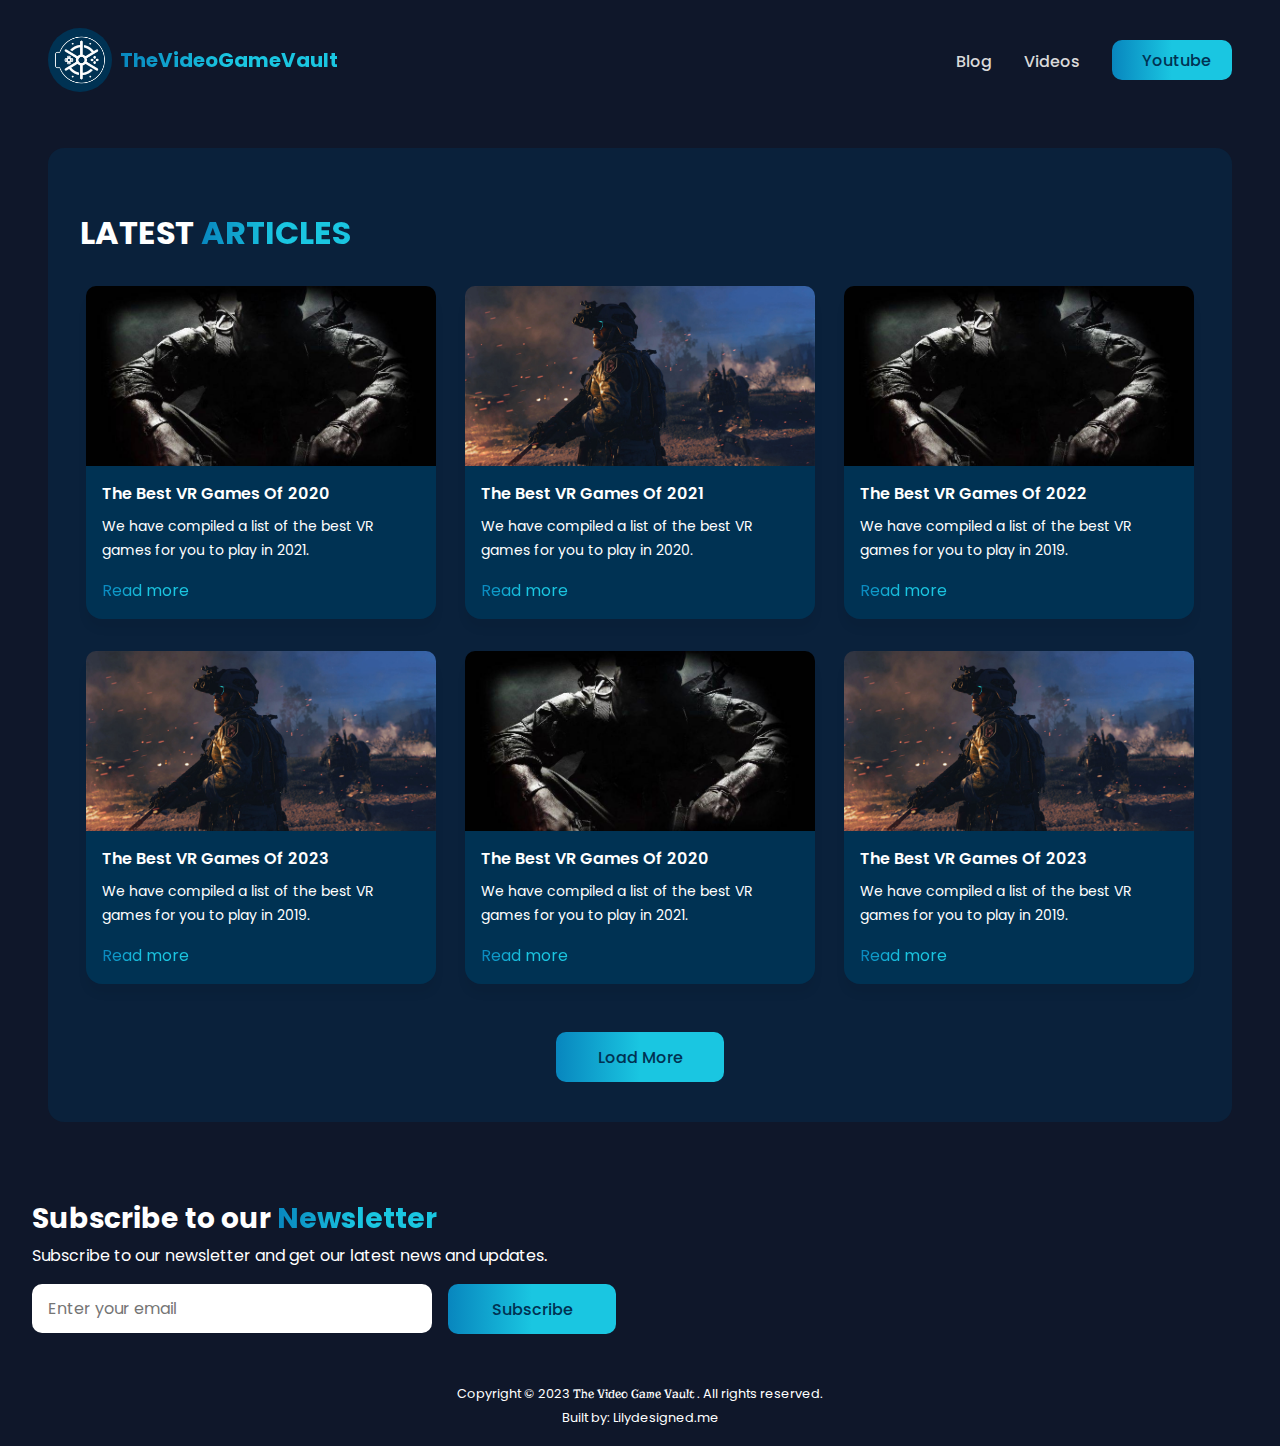
==== pages/blog/index.html @ 7a885b05 "Head" ====
<!DOCTYPE html>
<html lang="en">

    <head>
        <meta charset="UTF-8" />
        <meta http-equiv="X-UA-Compatible" content="IE=edge" />
    <meta name="viewport" content="width=device-width, initial-scale=1.0" />
    <meta name="description" content="Web site created using create-react-app" />
    <link rel="apple-touch-icon" href="./public/logo192.png" />
    <link rel="shortcut icon" type="image/x-icon" href="/favicon.ico">
        <title>Blog- The Video Game Vault</title>
        <link rel="stylesheet" href="../../src/styles/blog.css" />
        <link rel="stylesheet" href="../../src/styles/index.css" />
    </head>

    <body>
        <main class="root">
            <!-- Header -->
            <other-header></other-header>

            <!-- Articles -->
            <div class="index-sections">
                <div class="section-header">
                    <h2 class="section-title">
                        Latest
                        <span class="gradient-text"> Articles</span>
                    </h2>
                </div>
                <div class="flex-wrapper">
                    <div class="flex-item">
                        <div class="flex-img">
                            <img src="../../src/assets/cod.jpg" alt="Featured Article thumbnails" />
                        </div>
                        <div class="article-texts">
                            <p class="article-title">The Best VR Games of 2020</p>
                            <p class="article-description">
                                We have compiled a list of the best VR games for you to play
                                in 2021.
                            </p>
                            <a href="./blog-index.html" class="gradient-text" target="_blank" rel="noopener noreferrer">Read
                                more</a>
                        </div>
                    </div>

                    <div class="flex-item">
                        <div class="flex-img">
                            <img src="../../src/assets/cod2.jpg" alt="Featured Article thumbnails" />
                        </div>
                        <div class="article-texts">
                            <p class="article-title">The Best VR Games of 2021</p>
                            <p class="article-description">
                                We have compiled a list of the best VR games for you to play
                                in 2020.
                            </p>
                            <a href="/" class="gradient-text" target="_blank" rel="noopener noreferrer">Read
                                more</a>
                        </div>
                    </div>

                    <div class="flex-item">
                        <div class="flex-img">
                            <img img src="../../src/assets/cod.jpg" alt="Featured Article thumbnails" />
                        </div>
                        <div class="article-texts">
                            <p class="article-title">The Best VR Games of 2022</p>
                            <p class="article-description">
                                We have compiled a list of the best VR games for you to play
                                in 2019.
                            </p>
                            <a href="/" class="gradient-text" target="_blank" rel="noopener noreferrer">Read
                                more</a>
                        </div>
                    </div>

                    <div class="flex-item">
                        <div class="flex-img">
                            <img img src="../../src/assets/cod2.jpg" alt="Featured Article thumbnails" />
                        </div>
                        <div class="article-texts">
                            <p class="article-title">The Best VR Games of 2023</p>
                            <p class="article-description">
                                We have compiled a list of the best VR games for you to play
                                in 2019.
                            </p>
                            <a href="/" class="gradient-text" target="_blank" rel="noopener noreferrer">Read
                                more</a>
                        </div>
                    </div>

                    <div class="flex-item">
                        <div class="flex-img">
                            <img src="../../src/assets/cod.jpg" alt="Featured Article thumbnails" />
                        </div>
                        <div class="article-texts">
                            <p class="article-title">The Best VR Games of 2020</p>
                            <p class="article-description">
                                We have compiled a list of the best VR games for you to play
                                in 2021.
                            </p>
                            <a href="./blog-index.html" class="gradient-text" target="_blank" rel="noopener noreferrer">Read
                                more</a>
                        </div>
                    </div>

                    <div class="flex-item">
                        <div class="flex-img">
                            <img img src="../../src/assets/cod2.jpg" alt="Featured Article thumbnails" />
                        </div>
                        <div class="article-texts">
                            <p class="article-title">The Best VR Games of 2023</p>
                            <p class="article-description">
                                We have compiled a list of the best VR games for you to play
                                in 2019.
                            </p>
                            <a href="/" class="gradient-text" target="_blank" rel="noopener noreferrer">Read
                                more</a>
                        </div>
                    </div>
                </div>
                <button class="btn-secondary">Load More</b>
            </div>

            <!-- Subscription -->
            <subscription-component></subscription-component>
            <!-- Footer -->
            <footer-component></footer-component>
        </main>
    </body>

    <script src="../../src/script/other-header.js" type="text/javascript" defer></script>
    <script src="../../src/script/footer.js" type="text/javascript" defer></script>
    <script src="../../src/script/subscription.js" type="text/javascript" defer></script>

</html>
---- src/styles/blog.css ----
/* All Blog page */
.flex-img img {
  width: 100%;
  height: 100%;
  object-fit: cover;
  object-position: top;
  border-radius: 10px 10px 0 0;
  margin-bottom: 1rem;
}

.article-texts {
  padding: 1rem;
}

.article-title {
  font-size: var(--sixteen);
  font-weight: 600;
  text-transform: capitalize;
  text-align: left;
  margin-bottom: .5rem;
}

.article-description {
  font-size: var(--fourteen);
  text-align: left;
  margin-bottom: 1rem;
}

/* Single Blog Page */
.article-header {
  display: flex;
  flex-direction: column;
  justify-content: center;
  align-items: center;
  margin-top: 2rem;
  margin-bottom: 1rem;
}

.article-heading {
  font-size: clamp(32px, 5vw, 45px) ;
  text-transform: uppercase;
  display: inline;
  margin-bottom: 2rem;
}

.article-subheading{
    font-size: var(--twelve);
    color: #9CA3AF;
    margin-left: .5rem;
}

.article-body, .article-writeup{
    display: flex;
    flex-direction: column;
    gap: 1rem;
}


.article-img{
    width: 100%;
    height: clamp(200px, 50vw, 600px) ;
    border-radius: 20px;
    margin-bottom: 1rem;
}

.article-img img {
    width: 100%;
    height: 100%;
    border-radius: 20px;
    object-fit: cover;
    object-position: center 10%;
}

.article-list li{
    list-style: disc;
    margin-left: 2rem;
}

@media screen and (min-width: 768px) {
  .article-heading {
    line-height: 42px;
  }

  .article-subheading{
    font-size: var(--fourteen);
    align-self: flex-start;
    text-align: left;
    margin-left: 0.5rem;
    margin-bottom: .5rem;
  }
}
---- src/styles/index.css ----
@import url("https://fonts.googleapis.com/css2?family=Poppins:wght@400;500;600;700&family=Risque&display=swap");

:root {
  /* Colors */
  --brand: #003253;
  --gradient: linear-gradient(270deg, #1ac6e1 50%, #0886be 100%);
  --white: #fff;
  --black: #000;
  --alt: #666;

  /* Font */
  --font-primary: "Poppins", sans-serif;
  --font-secondary: "Risque", cursive;

  /* Font Size */
  --fourtyFive: 2rem;
  --thirtyFour: 1.75rem;
  --twentyFour: 1.25rem;
  --twenty: 1.125rem;
  --eighteen: 1rem;
  --sixteen: 1rem;
  --fourteen: .875rem;
  --twelve: .75rem;
  --ten: .625rem;
  --eight: .5rem;
}

@media screen and (min-weight: 768px) {
  :root {
    /* Font Size */
    --fourtyFive: 2.8125rem;
    --thirtyFour: 2.125rem;
    --twentyFour: 1.5rem;
    --twenty: 1.25rem;
    --eighteen: 1.125rem;
    --sixteen: 1rem;
    --fourteen: .875rem;
    --twelve: .75rem;
    --ten: .625rem;
    --eight: .5rem;
  }
}

/* Global */
* {
  margin: 0;
  padding: 0;
  box-sizing: border-box;
  font-family: var(--font-primary);
}

body {
  background-color: #0f172a;
  height: 100%;
  width: 100%;
  max-width: 2560px;
  margin: 0 auto;
  color: var(--white);
  overflow-x: hidden;
}

a {
  text-decoration: none;
  color: var(--white);
}

ul li {
  list-style: none;
}

p,
h1,
h2,
h3,
h4,
h5,
h6 {
  padding: 0;
  margin: 0;
  font-family: var(--font-primary);
}

p {
  font-size: 16px;
  font-weight: 400;
  line-height: 1.5rem;
  color: var(--white);
  text-transform: none;
}

h1 {
  font-size: var(--fourtyFive);
  font-style: normal;
  font-weight: 700;
  line-height: 50px;
  color: var(--white);
}

h2 {
  font-size: var(--thirtyFour);
  line-height: 34px;
  font-weight: 700;
}

h3 {
  font-size: var(--thirtyFour);
  line-height: 52px;
  font-weight: 600;
}

h4 {
  font-size: var(--twenty);
  line-height: 2.5rem;
  font-weight: 600;
}

h5 {
  font-size: var(--eighteen);
  font-weight: 500;
  line-height: 1.5rem;
}

h6 {
  font-size: var(--sixteen);
  line-height: 1.2rem;
  font-weight: 600;
}

/* Buttons */
button {
  font-family: var(--font-primary);
  cursor: pointer;
  transition: all 0.3s;
}

button:hover {
  transform: scale(0.9, 0.9);
}

.btn-primary {
  display: flex;
  flex-direction: row;
  align-items: center;
  padding: 12px 18px;
  width: -webkit-fit-content;
  width: -moz-fit-content;
  width: fit-content;
  background: var(--tertiary);
  color: var(--black);
  border: none;
  font-size: 16px;
  font-weight: 500;
  border-radius: 10px;
  transition: all 0.3s;
}

.btn-primary:hover {
  transform: scale(0.9, 0.9);
}

.btn-secondary {
  display: flex;
  justify-content: center;
  align-items: center;
  height: 50px;
  width: 168px;
  padding: 12px 18px;
  border: none;
  background: var(--gradient);
  color: var(--brand);
  font-size: var(--eighteen);
  font-weight: 500;
  border-radius: 10px;
  text-align: center;
  margin-bottom: 0.5rem;
  transition: all 0.3s;
}

.btn-secondary:hover {
  transform: scale(0.9, 0.9);
}

/*-------------[Body Style] -------------*/
.root {
  display: grid;
  grid-template-columns: 100%;
  min-height: 100vh;
  overflow-x: hidden;
}

.gradient-text {
  background: var(--gradient);
  -webkit-background-clip: text;
  -webkit-text-fill-color: transparent;
  background-clip: text;
}

/* Header */
header {
  width: 100vw;
  height: 100px;
  background-color: transparent;
  text-align: center;
  font-size: 20px;
  font-weight: bold;
  padding: 1rem;
  text-transform: capitalize;
  position: sticky;
}

/* Mobile Header */
.mobile-header {
  display: flex;
  justify-content: space-between;
  align-items: center;
}

.desktop-header {
  display: none;
}

.nav-logo {
  display: flex;
  align-items: center;
}

.nav-logo img {
  width: 4rem;
  height: 4rem;
  border-radius: 50%;
}

.nav-logo .logo-name {
  font-family: var(--font-primary);
  font-weight: 700;
  background: var(--gradient);
  -webkit-background-clip: text;
  -webkit-text-fill-color: transparent;
  background-clip: text;
  margin-left: 0.5rem;
  font-size: var(--sixteen);
}

.nav-toggle {
  width: 1.75rem;
  height: auto;
  cursor: pointer;
}

.bar {
  width: 100%;
  height: 3px;
  background-color: var(--white);
  margin: 5px 0;
  border-radius: 3px;
  position: relative;
  z-index: 3;
  transition: all 0.3s ease-in-out;
}

.change .bar-one {
  transform: rotate(48deg) translate(4px, 7px);
  transition: all 0.3s ease-in-out;
  background: var(--gradient);
  -webkit-background-clip: text;
  -webkit-text-fill-color: transparent;
  background-clip: border-box;
}

.change .bar-two {
  opacity: 0;
  transition: all 0.3s ease-in-out;
}

.change .bar-three {
  transform: rotate(-48deg) translate(4px, -8px);
  transition: all 0.3s ease-in-out;
  background: var(--gradient);
  -webkit-background-clip: text;
  -webkit-text-fill-color: transparent;
  background-clip: border-box;
}

.nav-bar {
  display: flex;
  flex-direction: column;
  align-items: center;
  background-color: var(--brand);
  height: 100vh;
  width: 100vw;
  position: fixed;
  top: 0;
  left: -150%;
  transition: all 0.5s ease-in-out;
  padding: 2rem;
}

.nav-open {
  left: 0;
}

.nav-list {
  margin-top: 2.5rem;
}

.nav-item {
  padding-bottom: 1.5rem;
}

.nav-title {
  color: #e8f8f8;
  font-size: 16px;
  font-family: "Work Sans", sans-serif;
  font-weight: 500;
  text-transform: none;
}

.nav-title:last-child {
  font-family: var(--font-secondary);
}

.nav-link {
  color: #d9d9d9;
  font-weight: 500;
  text-transform: capitalize;
}

.nav-link:hover,
.nav-link:focus {
  background: var(--gradient);
  -webkit-background-clip: text;
  -webkit-text-fill-color: transparent;
  background-clip: text;
}

.fa-youtube {
  margin-right: 0.5rem;
}

@media screen and (min-width: 900px) {
  /* Desktop Header */
  .mobile-header {
    display: none;
  }

  .desktop-header {
    display: flex;
    justify-content: space-between;
    align-items: center;
    position: sticky;
    padding: 2rem;
    height: 5.5rem;
  }

  .nav-logo img {
    width: 4rem;
    height: 4rem;
    border-radius: 50%;
  }

  .nav-logo .logo-name {
    font-family: var(--font-primary);
    font-weight: 700;
    background: var(--gradient);
    -webkit-background-clip: text;
    -webkit-text-fill-color: transparent;
    background-clip: text;
    margin-left: 0.5rem;
    font-size: var(--twentyFour);
  }

  .nav-bar {
    position: static;
    background: none;
    width: auto;
    height: auto;
    padding: 0;
  }

  .nav-list {
    display: flex;
    flex-direction: row;
    align-items: center;
    margin-top: 0;
  }

  .nav-item {
    padding-bottom: 0;
  }

  .nav-link {
    color: #d9d9d9;
    font-size: var(--sixteen);
    font-weight: 500;
    margin-right: 2rem;
    text-transform: capitalize;
  }

  .nav-link:hover,
  .nav-link:focus,
  .active-link {
    background: var(--gradient);
    -webkit-background-clip: text;
    -webkit-text-fill-color: transparent;
    background-clip: text;
  }

  .fa-youtube {
    margin-right: 0.5rem;
  }

  .nav-item .btn-secondary{
    margin-bottom: 0;
    width: 120px;
    height: 40px;
  }
}

/* Footer */
footer {
  background-color: transparent;
  color: var(--white);
  padding: 1rem;
  text-align: center;
}

.footerText {
  font-size: 0.8rem;
  margin: 0;
}

.brand-text {
  font-family: var(--font-secondary);
}

.footerText a {
  color: var(--white);
  text-decoration: none;
}

.footerText a:hover {
  color: var(--white);
  text-decoration: underline;
}

/* Reused style */
.container {
  width: 95%;
  background: rgba(0 50 83 / 32%);
  min-height: 90vh;
  margin: 2rem auto;
  border-radius: 1rem;
}

.index-sections {
  background: rgba(6 44 75 / 50%);
  padding: 1rem;
  margin: 2rem 1rem;
  border-radius: 1rem;
  display: flex;
  flex-direction: column;
}

.section-header {
  display: flex;
  flex-direction: column;
  justify-content: flex-start;
  align-items: flex-start;
  margin-top: 2rem;
  margin-bottom: 2rem;
}

.section-title {
  font-size: var(--fourtyFive);
  text-transform: uppercase;
  display: inline;
}

.section-title .gradient-text {
  font-weight: 700;
}

.section-link {
  display: flex;
  align-items: center;
  font-size: var(--sixteen);
  text-decoration: none;
  color: var(--white);
}

.section-link:hover{
  background: var(--gradient);
  -webkit-background-clip: text;
  -webkit-text-fill-color: transparent;
  background-clip: text;
}

.fa-arrow-circle-o-right {
  margin-left: 0.5rem;
}

.flex-wrapper {
  display: flex;
  flex-wrap: wrap;
  justify-content: space-between;
  align-items: flex-start;
  gap: 1rem;
}

.flex-item {
  width: 100%;
  height: -webkit-fit-content;
  height: -moz-fit-content;
  height: fit-content;
  border-radius: 1rem;
  margin: 0 auto 1rem;
  background-color: var(--brand);
  box-shadow: 0 10px 10px hsla(0, 0%, 0%, 0.05);
  transition: 0.25s ease;
}

.flex-item:hover {
  transform: translateY(-2px);
  box-shadow: 0 10px 10px hsla(0, 0%, 0%, 0.1);
}

.flex-img {
  height: 180px;
}

.index-sections .btn-secondary{
  align-self: center;
  margin-top: 2rem;
}

@media screen and (min-width: 768px) {
  .container {
    margin: 3rem auto;
    width: 95%;
  }

  .index-sections {
    padding: 1.5rem;
    margin: 3rem 1.5;
  }

  .flex-wrapper {
    display: grid;
    grid-template-columns: repeat(2, 1fr);
    gap: 1rem;
  }

  .flex-item{
    width: 100%;
    max-width: 350px;
  }

  .section-title{
    line-height: 42px;}
}

@media screen and (min-width: 800px) {
  .section-header {
    flex-direction: row;
    justify-content: space-between;
    align-items: center;
  }
}

@media screen and (min-width: 900px) {
  .container {
    margin: 3rem auto;
    width: 90%;
  }

  .index-sections {
    padding: 2rem;
    margin: 3rem;
  }
  
  .flex-wrapper {
    display: grid;
    grid-template-columns: repeat(3, 1fr);
    gap: 1rem;
  }

}

/* Subscription section */
.subscription-section {
  margin: 2rem;
}

.subscription-title {
  margin-bottom: 0.5rem;
}

.subscription-description {
  font-size: var(--eighteen);
  margin-bottom: 1rem;
}

.subscription-form {
  display: flex;
  flex-wrap: wrap;
  height: 120px;
}

.subscription-input {
  width: 300px;
  height: 49px;
  border: none;
  outline: none;
  border-radius: 10px;
  padding: 0 1rem;
  font-size: var(--eighteen);
  margin-right: 1rem;
}

@media screen and (min-width: 768px) {
  .subscription-form {
    height: 50px;
  }

  .subscription-input {
    width: 400px;
  }
}
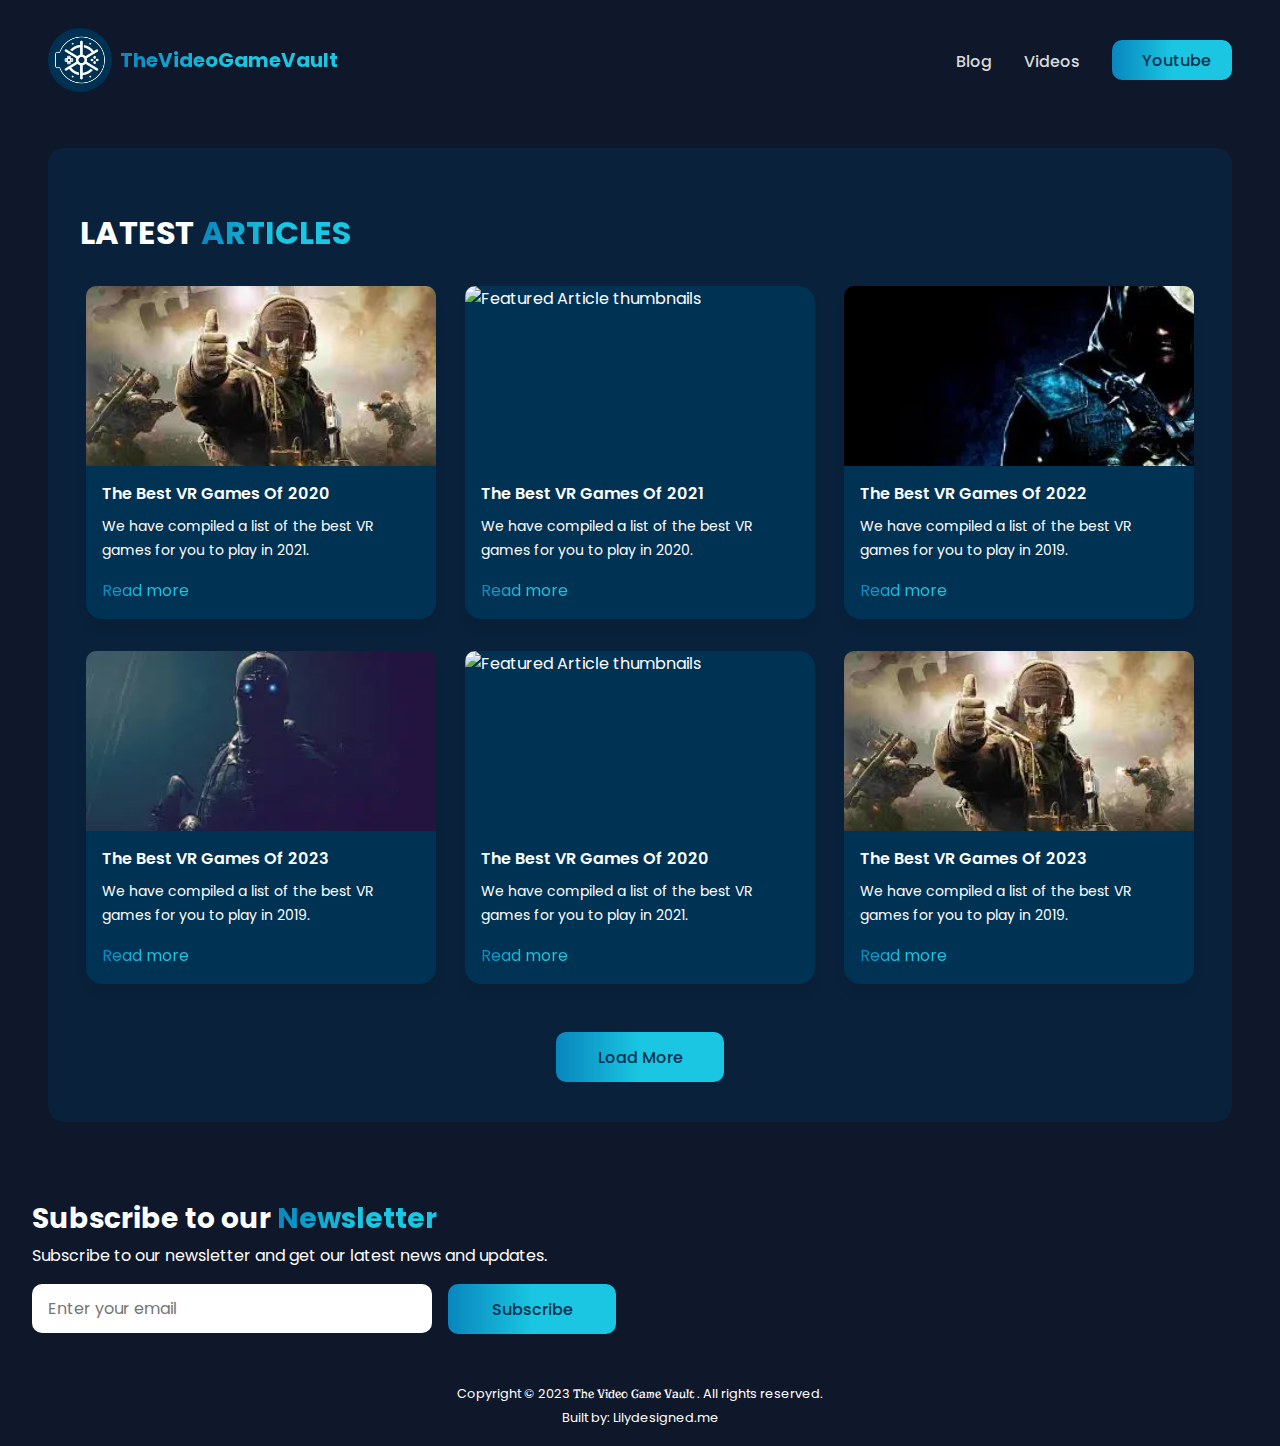
==== commit 327688d1: "switch all jpg to webp" ====
--- a/pages/blog/index.html
+++ b/pages/blog/index.html
@@ -4,10 +4,10 @@
     <head>
         <meta charset="UTF-8" />
         <meta http-equiv="X-UA-Compatible" content="IE=edge" />
-    <meta name="viewport" content="width=device-width, initial-scale=1.0" />
-    <meta name="description" content="Web site created using create-react-app" />
-    <link rel="apple-touch-icon" href="./public/logo192.png" />
-    <link rel="shortcut icon" type="image/x-icon" href="/favicon.ico">
+        <meta name="viewport" content="width=device-width, initial-scale=1.0" />
+        <meta name="description" content="Web site created using create-react-app" />
+        <link rel="apple-touch-icon" href="./public/logo192.png" />
+        <link rel="shortcut icon" type="image/x-icon" href="../../public/favicon.ico">
         <title>Blog- The Video Game Vault</title>
         <link rel="stylesheet" href="../../src/styles/blog.css" />
         <link rel="stylesheet" href="../../src/styles/index.css" />
@@ -29,7 +29,7 @@
                 <div class="flex-wrapper">
                     <div class="flex-item">
                         <div class="flex-img">
-                            <img src="../../src/assets/cod.jpg" alt="Featured Article thumbnails" />
+                            <img src="../../src/assets/cod.webp" alt="Featured Article thumbnails" />
                         </div>
                         <div class="article-texts">
                             <p class="article-title">The Best VR Games of 2020</p>
@@ -37,14 +37,15 @@
                                 We have compiled a list of the best VR games for you to play
                                 in 2021.
                             </p>
-                            <a href="./blog-index.html" class="gradient-text" target="_blank" rel="noopener noreferrer">Read
+                            <a href="./blog-index.html" class="gradient-text" target="_blank"
+                                rel="noopener noreferrer">Read
                                 more</a>
                         </div>
                     </div>
 
                     <div class="flex-item">
                         <div class="flex-img">
-                            <img src="../../src/assets/cod2.jpg" alt="Featured Article thumbnails" />
+                            <img src="../../src/assets/cod2.wecod.webp" alt="Featured Article thumbnails" />
                         </div>
                         <div class="article-texts">
                             <p class="article-title">The Best VR Games of 2021</p>
@@ -59,7 +60,7 @@
 
                     <div class="flex-item">
                         <div class="flex-img">
-                            <img img src="../../src/assets/cod.jpg" alt="Featured Article thumbnails" />
+                            <img img src="../../src/assets/image.webp" alt="Featured Article thumbnails" />
                         </div>
                         <div class="article-texts">
                             <p class="article-title">The Best VR Games of 2022</p>
@@ -74,7 +75,7 @@
 
                     <div class="flex-item">
                         <div class="flex-img">
-                            <img img src="../../src/assets/cod2.jpg" alt="Featured Article thumbnails" />
+                            <img img src="../../src/assets/images.webp" alt="Featured Article thumbnails" />
                         </div>
                         <div class="article-texts">
                             <p class="article-title">The Best VR Games of 2023</p>
@@ -89,7 +90,7 @@
 
                     <div class="flex-item">
                         <div class="flex-img">
-                            <img src="../../src/assets/cod.jpg" alt="Featured Article thumbnails" />
+                            <img src="../../src/assets/cod(1).webp" alt="Featured Article thumbnails" />
                         </div>
                         <div class="article-texts">
                             <p class="article-title">The Best VR Games of 2020</p>
@@ -97,14 +98,15 @@
                                 We have compiled a list of the best VR games for you to play
                                 in 2021.
                             </p>
-                            <a href="./blog-index.html" class="gradient-text" target="_blank" rel="noopener noreferrer">Read
+                            <a href="./blog-index.html" class="gradient-text" target="_blank"
+                                rel="noopener noreferrer">Read
                                 more</a>
                         </div>
                     </div>
 
                     <div class="flex-item">
                         <div class="flex-img">
-                            <img img src="../../src/assets/cod2.jpg" alt="Featured Article thumbnails" />
+                            <img img src="../../src/assets/cod.webp" alt="Featured Article thumbnails" />
                         </div>
                         <div class="article-texts">
                             <p class="article-title">The Best VR Games of 2023</p>
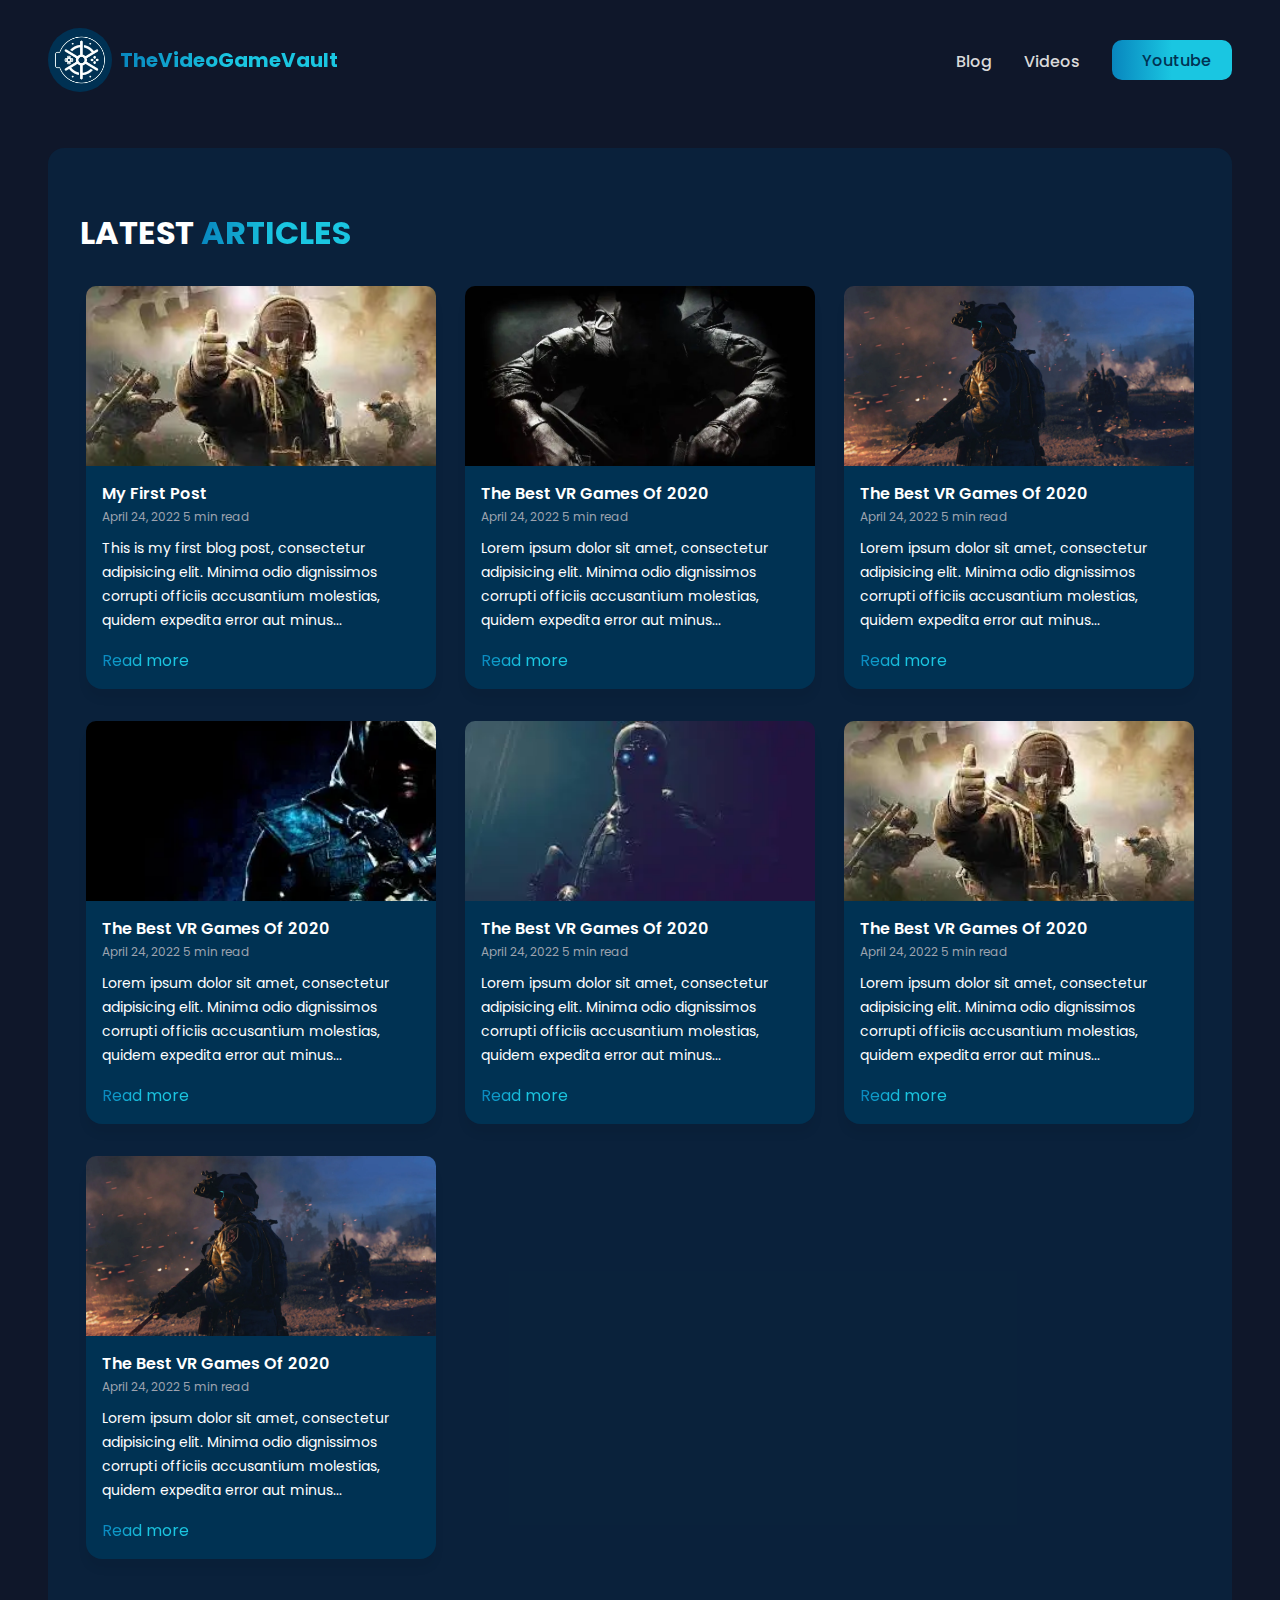
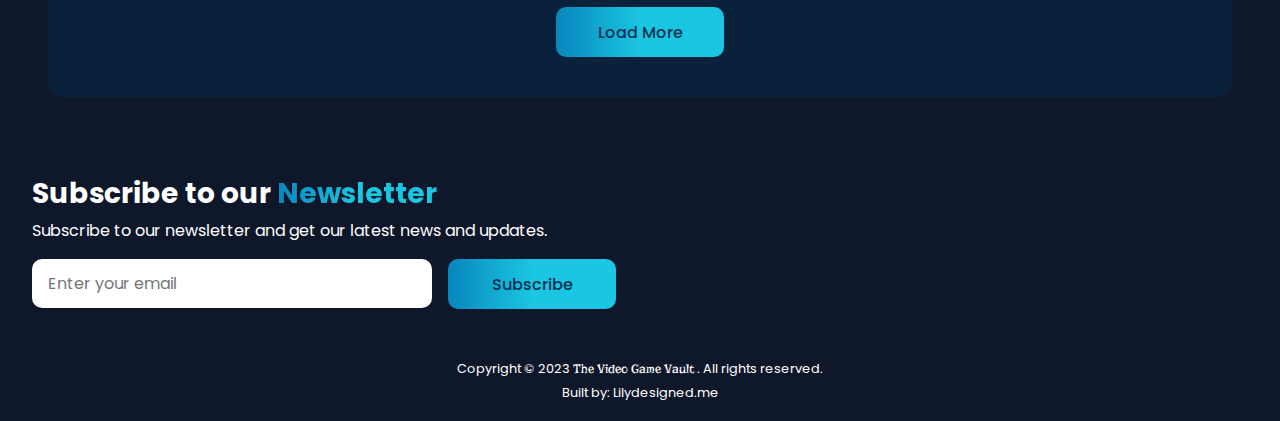
==== commit 4baf3cac: "blog post card array" ====
--- a/pages/blog/index.html
+++ b/pages/blog/index.html
@@ -5,7 +5,8 @@
         <meta charset="UTF-8" />
         <meta http-equiv="X-UA-Compatible" content="IE=edge" />
         <meta name="viewport" content="width=device-width, initial-scale=1.0" />
-        <meta name="description" content="Web site created using create-react-app" />
+        <meta name="description" content="The Video Game Vault" />
+        <meta name="theme-color" content="#003253"/>
         <link rel="apple-touch-icon" href="./public/logo192.png" />
         <link rel="shortcut icon" type="image/x-icon" href="../../public/favicon.ico">
         <title>Blog- The Video Game Vault</title>
@@ -27,97 +28,7 @@
                     </h2>
                 </div>
                 <div class="flex-wrapper">
-                    <div class="flex-item">
-                        <div class="flex-img">
-                            <img src="../../src/assets/cod.webp" alt="Featured Article thumbnails" />
-                        </div>
-                        <div class="article-texts">
-                            <p class="article-title">The Best VR Games of 2020</p>
-                            <p class="article-description">
-                                We have compiled a list of the best VR games for you to play
-                                in 2021.
-                            </p>
-                            <a href="./blog-index.html" class="gradient-text" target="_blank"
-                                rel="noopener noreferrer">Read
-                                more</a>
-                        </div>
-                    </div>
-
-                    <div class="flex-item">
-                        <div class="flex-img">
-                            <img src="../../src/assets/cod2.wecod.webp" alt="Featured Article thumbnails" />
-                        </div>
-                        <div class="article-texts">
-                            <p class="article-title">The Best VR Games of 2021</p>
-                            <p class="article-description">
-                                We have compiled a list of the best VR games for you to play
-                                in 2020.
-                            </p>
-                            <a href="/" class="gradient-text" target="_blank" rel="noopener noreferrer">Read
-                                more</a>
-                        </div>
-                    </div>
-
-                    <div class="flex-item">
-                        <div class="flex-img">
-                            <img img src="../../src/assets/image.webp" alt="Featured Article thumbnails" />
-                        </div>
-                        <div class="article-texts">
-                            <p class="article-title">The Best VR Games of 2022</p>
-                            <p class="article-description">
-                                We have compiled a list of the best VR games for you to play
-                                in 2019.
-                            </p>
-                            <a href="/" class="gradient-text" target="_blank" rel="noopener noreferrer">Read
-                                more</a>
-                        </div>
-                    </div>
-
-                    <div class="flex-item">
-                        <div class="flex-img">
-                            <img img src="../../src/assets/images.webp" alt="Featured Article thumbnails" />
-                        </div>
-                        <div class="article-texts">
-                            <p class="article-title">The Best VR Games of 2023</p>
-                            <p class="article-description">
-                                We have compiled a list of the best VR games for you to play
-                                in 2019.
-                            </p>
-                            <a href="/" class="gradient-text" target="_blank" rel="noopener noreferrer">Read
-                                more</a>
-                        </div>
-                    </div>
-
-                    <div class="flex-item">
-                        <div class="flex-img">
-                            <img src="../../src/assets/cod(1).webp" alt="Featured Article thumbnails" />
-                        </div>
-                        <div class="article-texts">
-                            <p class="article-title">The Best VR Games of 2020</p>
-                            <p class="article-description">
-                                We have compiled a list of the best VR games for you to play
-                                in 2021.
-                            </p>
-                            <a href="./blog-index.html" class="gradient-text" target="_blank"
-                                rel="noopener noreferrer">Read
-                                more</a>
-                        </div>
-                    </div>
-
-                    <div class="flex-item">
-                        <div class="flex-img">
-                            <img img src="../../src/assets/cod.webp" alt="Featured Article thumbnails" />
-                        </div>
-                        <div class="article-texts">
-                            <p class="article-title">The Best VR Games of 2023</p>
-                            <p class="article-description">
-                                We have compiled a list of the best VR games for you to play
-                                in 2019.
-                            </p>
-                            <a href="/" class="gradient-text" target="_blank" rel="noopener noreferrer">Read
-                                more</a>
-                        </div>
-                    </div>
+                    <!-- Blog items -->
                 </div>
                 <button class="btn-secondary">Load More</b>
             </div>
@@ -129,6 +40,7 @@
         </main>
     </body>
 
+    <script src="../../src/script/blog.js" type="text/javascript" defer></script>
     <script src="../../src/script/other-header.js" type="text/javascript" defer></script>
     <script src="../../src/script/footer.js" type="text/javascript" defer></script>
     <script src="../../src/script/subscription.js" type="text/javascript" defer></script>
--- a/src/styles/blog.css
+++ b/src/styles/blog.css
@@ -2,7 +2,9 @@
 .flex-img img {
   width: 100%;
   height: 100%;
+  -o-object-fit: cover;
   object-fit: cover;
+  -o-object-position: top;
   object-position: top;
   border-radius: 10px 10px 0 0;
   margin-bottom: 1rem;
@@ -17,7 +19,13 @@
   font-weight: 600;
   text-transform: capitalize;
   text-align: left;
-  margin-bottom: .5rem;
+}
+
+.article-subtitle {
+  margin-bottom: 0.5rem;
+  color: #9ca3af;
+  font-size: var(--twelve);
+  line-height: 22px;
 }
 
 .article-description {
@@ -37,43 +45,45 @@
 }
 
 .article-heading {
-  font-size: clamp(32px, 5vw, 45px) ;
+  font-size: clamp(32px, 5vw, 45px);
   text-transform: uppercase;
   display: inline;
   margin-bottom: 2rem;
 }
 
-.article-subheading{
-    font-size: var(--twelve);
-    color: #9CA3AF;
-    margin-left: .5rem;
+.article-subheading {
+  font-size: var(--twelve);
+  color: #9ca3af;
+  margin-left: 0.5rem;
 }
 
-.article-body, .article-writeup{
-    display: flex;
-    flex-direction: column;
-    gap: 1rem;
+.article-body,
+.article-writeup {
+  display: flex;
+  flex-direction: column;
+  gap: 1rem;
 }
 
-
-.article-img{
-    width: 100%;
-    height: clamp(200px, 50vw, 600px) ;
-    border-radius: 20px;
-    margin-bottom: 1rem;
+.article-img {
+  width: 100%;
+  height: clamp(200px, 50vw, 600px);
+  border-radius: 20px;
+  margin-bottom: 1rem;
 }
 
 .article-img img {
-    width: 100%;
-    height: 100%;
-    border-radius: 20px;
-    object-fit: cover;
-    object-position: center 10%;
+  width: 100%;
+  height: 100%;
+  border-radius: 20px;
+  -o-object-fit: cover;
+  object-fit: cover;
+  -o-object-position: center 10%;
+  object-position: center 10%;
 }
 
-.article-list li{
-    list-style: disc;
-    margin-left: 2rem;
+.article-list li {
+  list-style: disc;
+  margin-left: 2rem;
 }
 
 @media screen and (min-width: 768px) {
@@ -81,11 +91,11 @@
     line-height: 42px;
   }
 
-  .article-subheading{
+  .article-subheading {
     font-size: var(--fourteen);
     align-self: flex-start;
     text-align: left;
     margin-left: 0.5rem;
-    margin-bottom: .5rem;
+    margin-bottom: 0.5rem;
   }
-}+}
--- a/src/styles/index.css
+++ b/src/styles/index.css
@@ -205,6 +205,7 @@
   font-weight: bold;
   padding: 1rem;
   text-transform: capitalize;
+  position: -webkit-sticky;
   position: sticky;
 }
 
@@ -347,6 +348,7 @@
     display: flex;
     justify-content: space-between;
     align-items: center;
+    position: -webkit-sticky;
     position: sticky;
     padding: 2rem;
     height: 5.5rem;
@@ -604,6 +606,7 @@
   display: flex;
   flex-wrap: wrap;
   height: 120px;
+  gap: 1rem;
 }
 
 .subscription-input {
@@ -620,6 +623,7 @@
 @media screen and (min-width: 768px) {
   .subscription-form {
     height: 50px;
+    gap: 0;
   }
 
   .subscription-input {
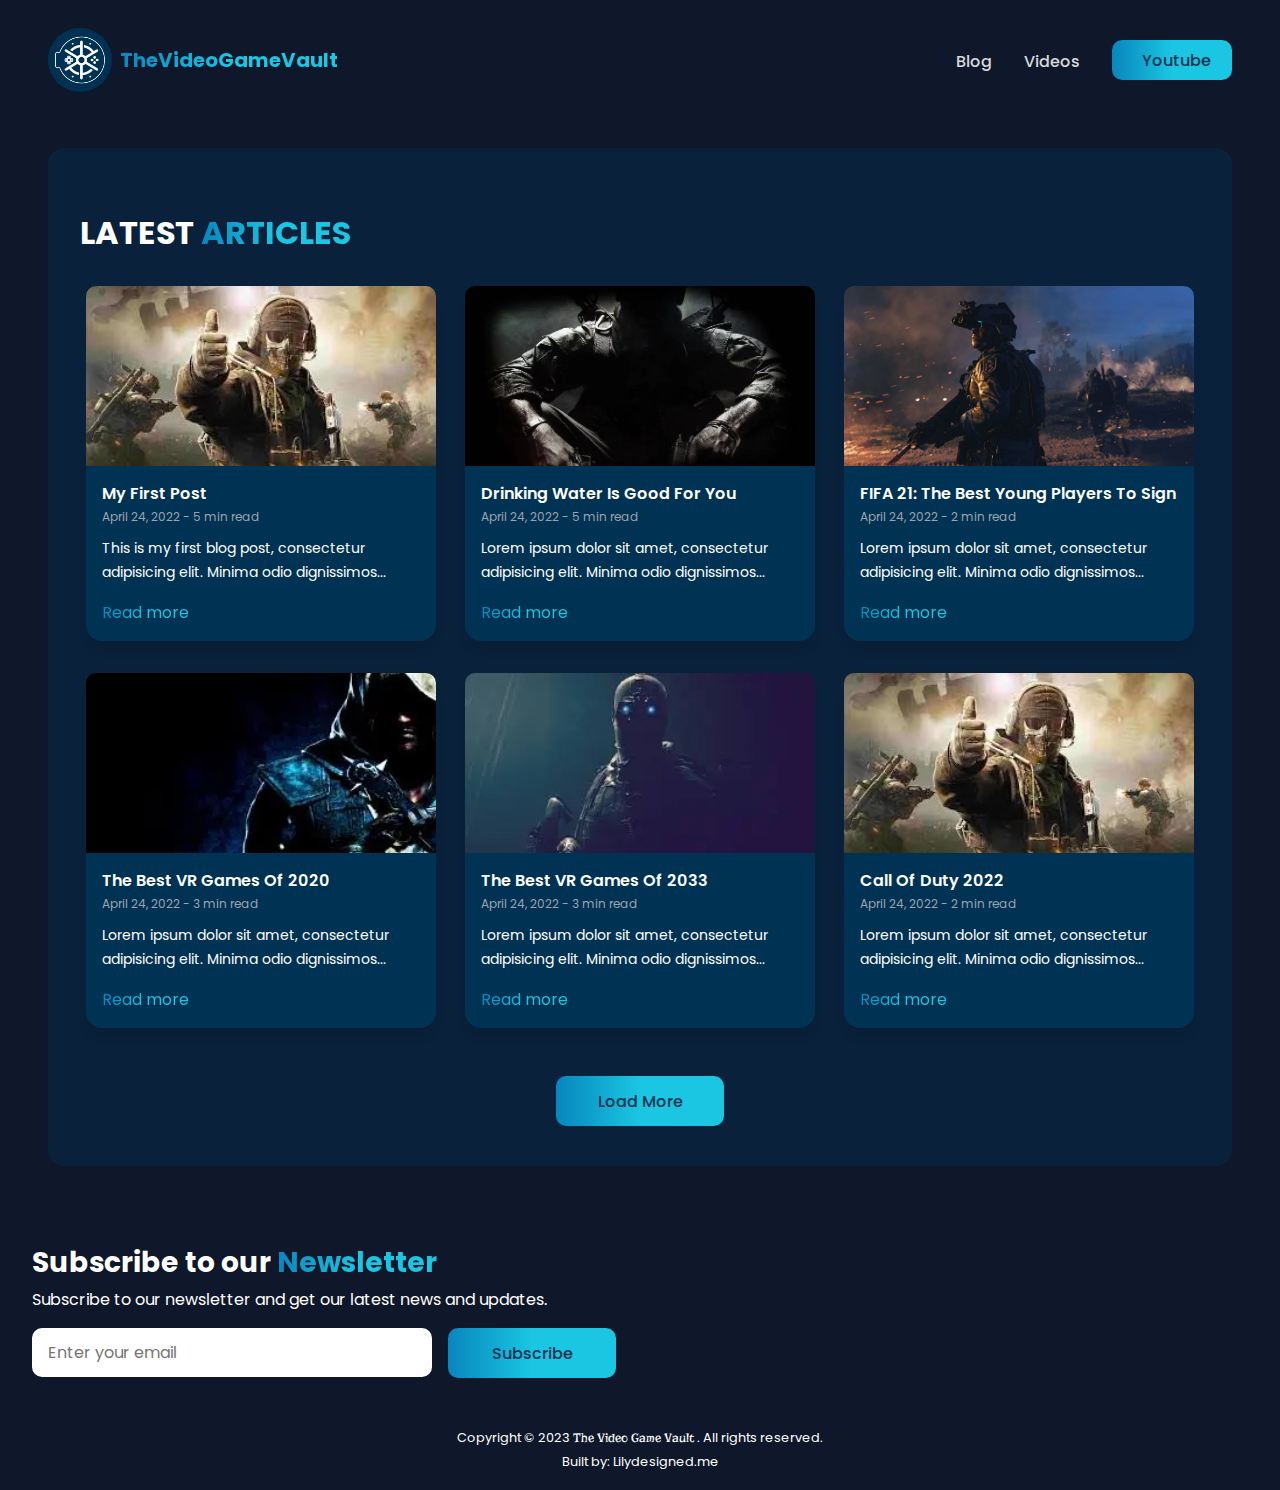
==== commit d93cb87f: "Load more button" ====
--- a/pages/blog/index.html
+++ b/pages/blog/index.html
@@ -30,7 +30,7 @@
                 <div class="flex-wrapper">
                     <!-- Blog items -->
                 </div>
-                <button class="btn-secondary">Load More</b>
+                <button class="load-more">Load More</b>
             </div>
 
             <!-- Subscription -->
--- a/src/styles/blog.css
+++ b/src/styles/blog.css
@@ -86,6 +86,34 @@
   margin-left: 2rem;
 }
 
+.load-more {
+  display: flex;
+  justify-content: center;
+  align-items: center;
+  align-self: center;
+  height: 50px;
+  width: 168px;
+  padding: 12px 18px;
+  border: none;
+  background: var(--gradient);
+  color: var(--brand);
+  font-size: var(--eighteen);
+  font-weight: 500;
+  border-radius: 10px;
+  text-align: center;
+  margin-top: 2rem;
+  margin-bottom: 0.5rem;
+  transition: all 0.3s;
+}
+
+.load-more:hover {
+  transform: scale(0.9, 0.9);
+}
+
+.hidden {
+  display: none;
+}
+
 @media screen and (min-width: 768px) {
   .article-heading {
     line-height: 42px;
--- a/src/styles/index.css
+++ b/src/styles/index.css
@@ -530,11 +530,6 @@
   height: 180px;
 }
 
-.index-sections .btn-secondary{
-  align-self: center;
-  margin-top: 2rem;
-}
-
 @media screen and (min-width: 768px) {
   .container {
     margin: 3rem auto;
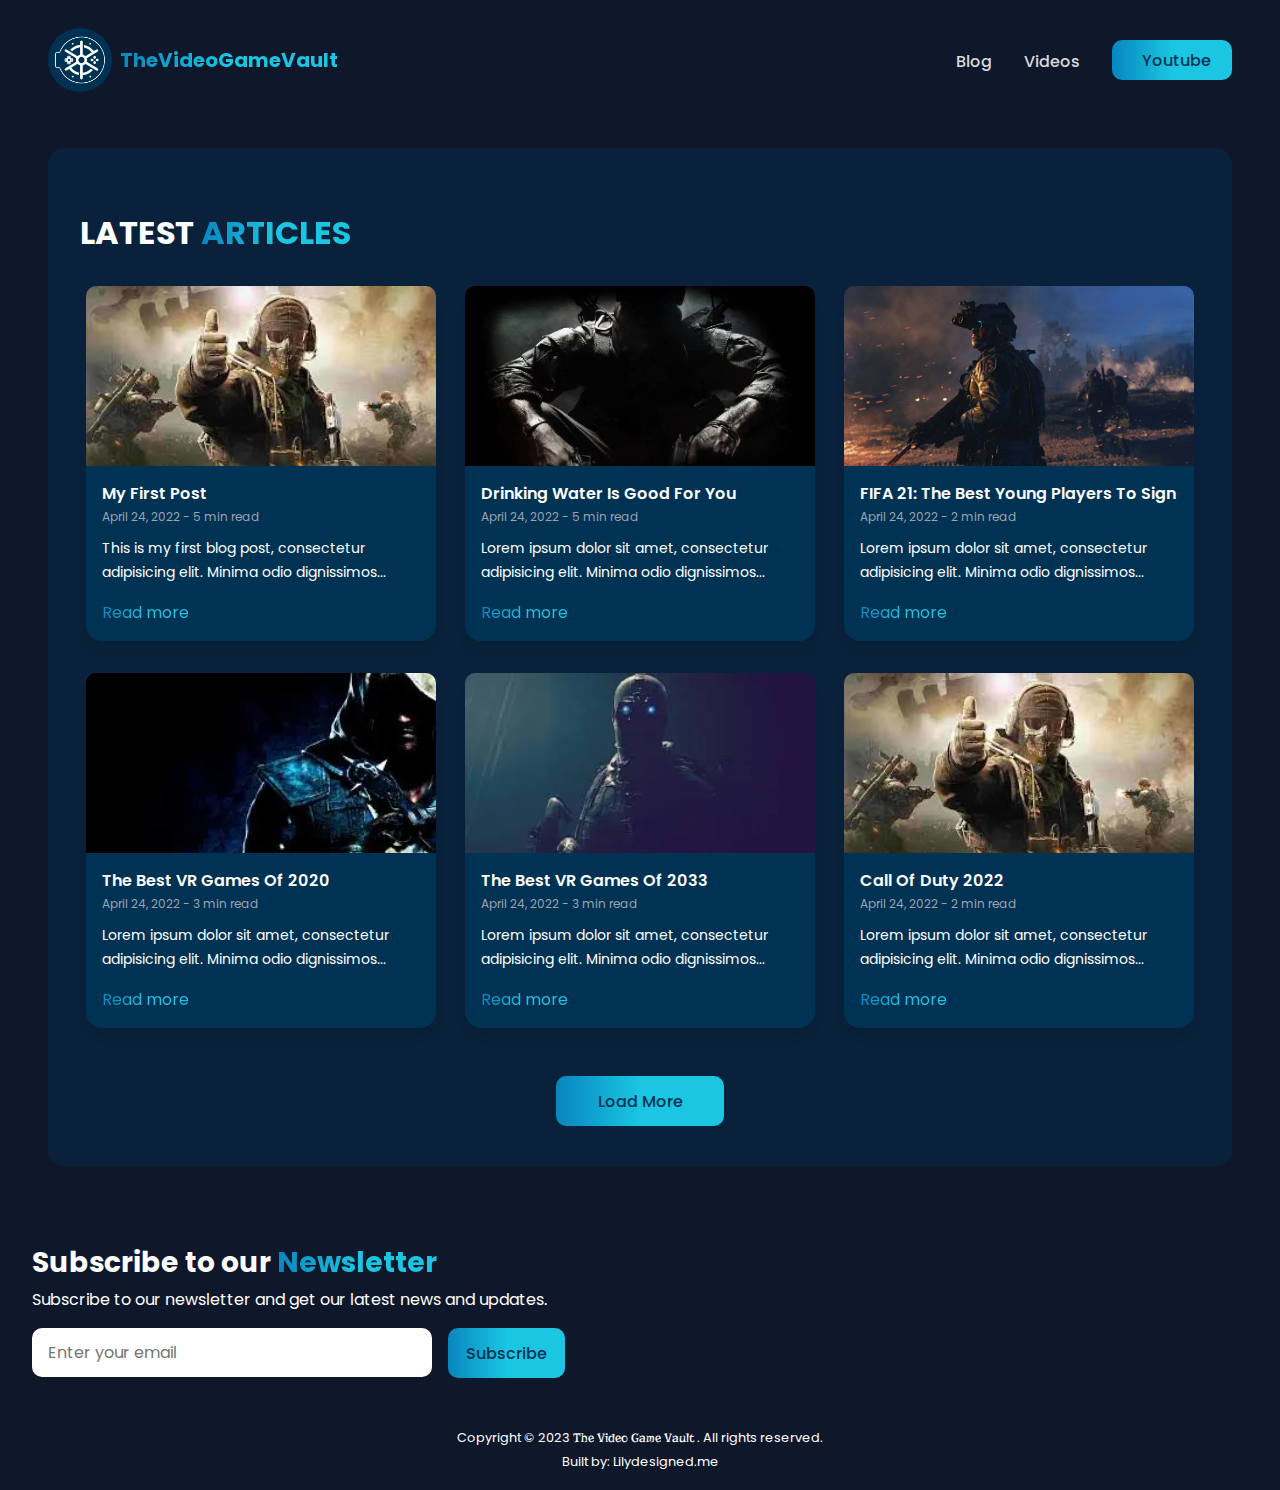
==== commit 023e6498: "blog index page" ====
--- a/pages/blog/index.html
+++ b/pages/blog/index.html
@@ -30,7 +30,7 @@
                 <div class="flex-wrapper">
                     <!-- Blog items -->
                 </div>
-                <button class="load-more">Load More</b>
+                <button class="load-more">Load More</button>
             </div>
 
             <!-- Subscription -->
--- a/src/styles/blog.css
+++ b/src/styles/blog.css
@@ -48,7 +48,7 @@
   font-size: clamp(32px, 5vw, 45px);
   text-transform: uppercase;
   display: inline;
-  margin-bottom: 2rem;
+  margin-bottom: 1rem;
 }
 
 .article-subheading {
@@ -57,18 +57,23 @@
   margin-left: 0.5rem;
 }
 
-.article-body,
-.article-writeup {
+.article-body {
   display: flex;
   flex-direction: column;
   gap: 1rem;
 }
 
+.article-writeup {
+  display: flex;
+  flex-direction: column;
+}
+
 .article-img {
+  height: clamp(200px, 50vh, 450px);
+  border-radius: 20px;
   width: 100%;
-  height: clamp(200px, 50vw, 600px);
-  border-radius: 20px;
-  margin-bottom: 1rem;
+  display: block;
+  margin: 0 auto 1rem;
 }
 
 .article-img img {
@@ -121,9 +126,28 @@
 
   .article-subheading {
     font-size: var(--fourteen);
-    align-self: flex-start;
     text-align: left;
     margin-left: 0.5rem;
     margin-bottom: 0.5rem;
   }
 }
+
+@media screen and (min-width: 900px) {
+  .article-img{
+    width: 700px;
+  }
+}
+
+@media screen and (min-width: 1024px) {
+  .article-writeup{
+    width: 80%;
+    max-width: 1000px;
+    margin: 0 auto;
+  }
+}
+
+@media screen and (min-width: 1280px) {
+  .article-img{
+    width: 800px;
+  }
+}--- a/src/styles/index.css
+++ b/src/styles/index.css
@@ -81,7 +81,7 @@
 }
 
 p {
-  font-size: 16px;
+  font-size: var(--sixteen);
   font-weight: 400;
   line-height: 1.5rem;
   color: var(--white);
@@ -163,7 +163,7 @@
   justify-content: center;
   align-items: center;
   height: 50px;
-  width: 168px;
+  width: fit-content;
   padding: 12px 18px;
   border: none;
   background: var(--gradient);
@@ -538,7 +538,7 @@
 
   .index-sections {
     padding: 1.5rem;
-    margin: 3rem 1.5;
+    margin: 3rem 1.5rem;
   }
 
   .flex-wrapper {
